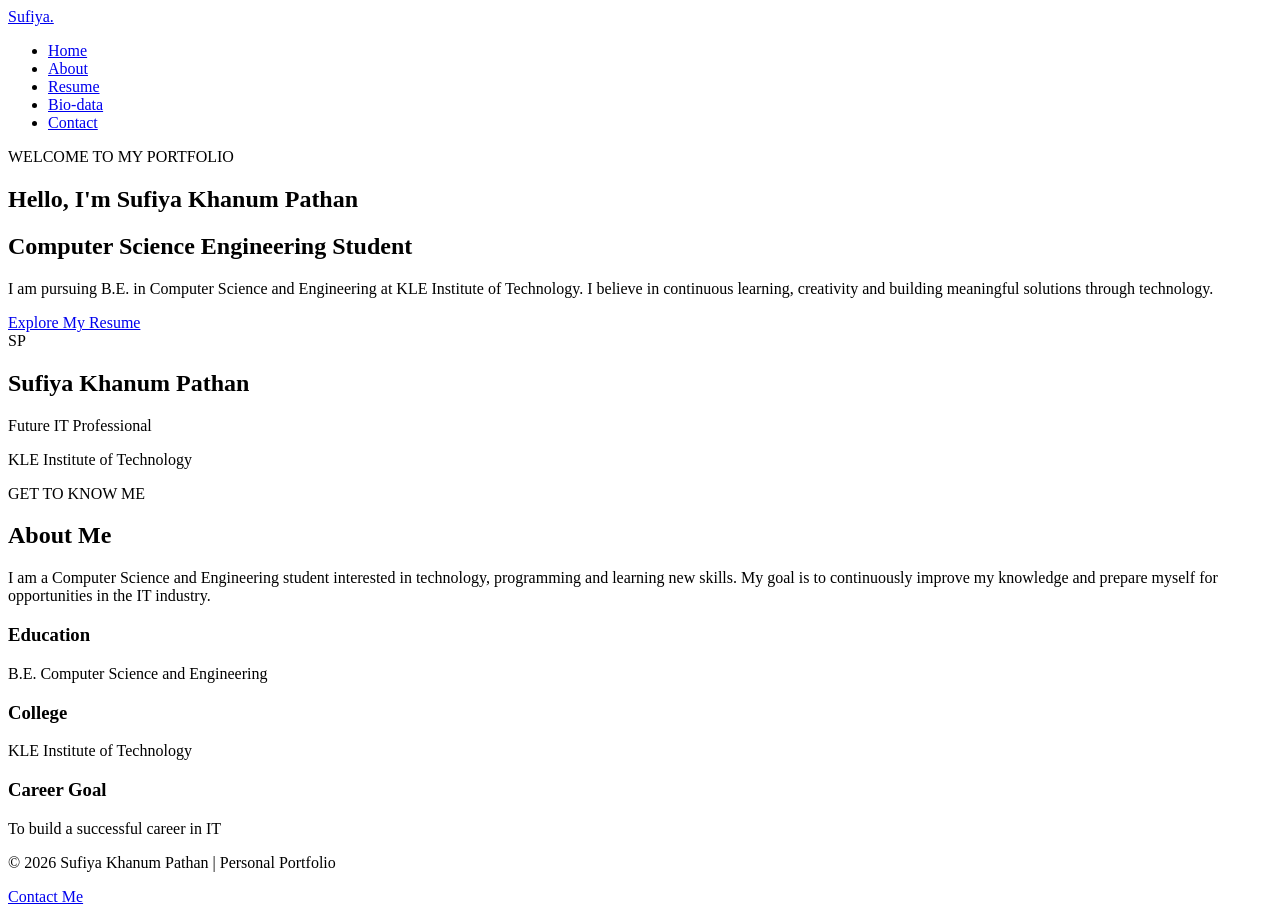
==== index.html @ 74bda4bf "Add files via upload" ====
<!DOCTYPE html>
<html lang="en">

<head>
    <meta charset="UTF-8">
    <meta name="viewport" content="width=device-width, initial-scale=1.0">

    <title>Sufiya Khanum Pathan | Portfolio</title>

    <link rel="stylesheet" href="css/style.css">
</head>

<body>

    <!-- Navigation Bar -->
    <header>
        <nav class="navbar">

            <a href="index.html" class="logo">Sufiya.</a>

            <ul class="nav-links">
                <li><a href="index.html">Home</a></li>
                <li><a href="#about">About</a></li>
                <li><a href="resume.html">Resume</a></li>
                <li><a href="biodata.html">Bio-data</a></li>
                <li><a href="contact.html">Contact</a></li>
            </ul>

        </nav>
    </header>

    <!-- Home Section -->
    <section class="hero">

        <div class="hero-content">

            <p class="welcome">WELCOME TO MY PORTFOLIO</p>

            <h1>Hello, I'm <span>Sufiya Khanum Pathan</span></h1>

            <h2>Computer Science Engineering Student</h2>

            <p class="intro">
                I am pursuing B.E. in Computer Science and Engineering
                at KLE Institute of Technology.
                I believe in continuous learning, creativity and
                building meaningful solutions through technology.
            </p>

            <a href="resume.html" class="btn">Explore My Resume</a>

        </div>

        <div class="hero-card">
            <div class="profile-circle">SP</div>
            <h2>Sufiya Khanum Pathan</h2>
            <p>Future IT Professional</p>
            <div class="small-line"></div>
            <p>KLE Institute of Technology</p>
        </div>

    </section>

    <!-- About Section -->
    <section class="about" id="about">

        <p class="section-label">GET TO KNOW ME</p>

        <h2>About Me</h2>

        <p>
            I am a Computer Science and Engineering student
            interested in technology, programming and learning
            new skills. My goal is to continuously improve my
            knowledge and prepare myself for opportunities
            in the IT industry.
        </p>

        <div class="about-details">

            <div>
                <h3>Education</h3>
                <p>B.E. Computer Science and Engineering</p>
            </div>

            <div>
                <h3>College</h3>
                <p>KLE Institute of Technology</p>
            </div>

            <div>
                <h3>Career Goal</h3>
                <p>To build a successful career in IT</p>
            </div>

        </div>

    </section>

    <!-- Footer -->
    <footer>
        <p>© 2026 Sufiya Khanum Pathan | Personal Portfolio</p> 
        <p>
            <a href="mailto:sufiyakhanump@gmail.com">
                Contact Me
            </a>
        </p>
    </footer>
    <script src="https://code.jquery.com/jquery-3.7.1.min.js"></script>
    <script>
$(document).ready(function() {
    $(".about-details > div").hide().fadeIn(1000);
});
</script>
    <script src="css/js/script.js"></script>

</body>
</html>
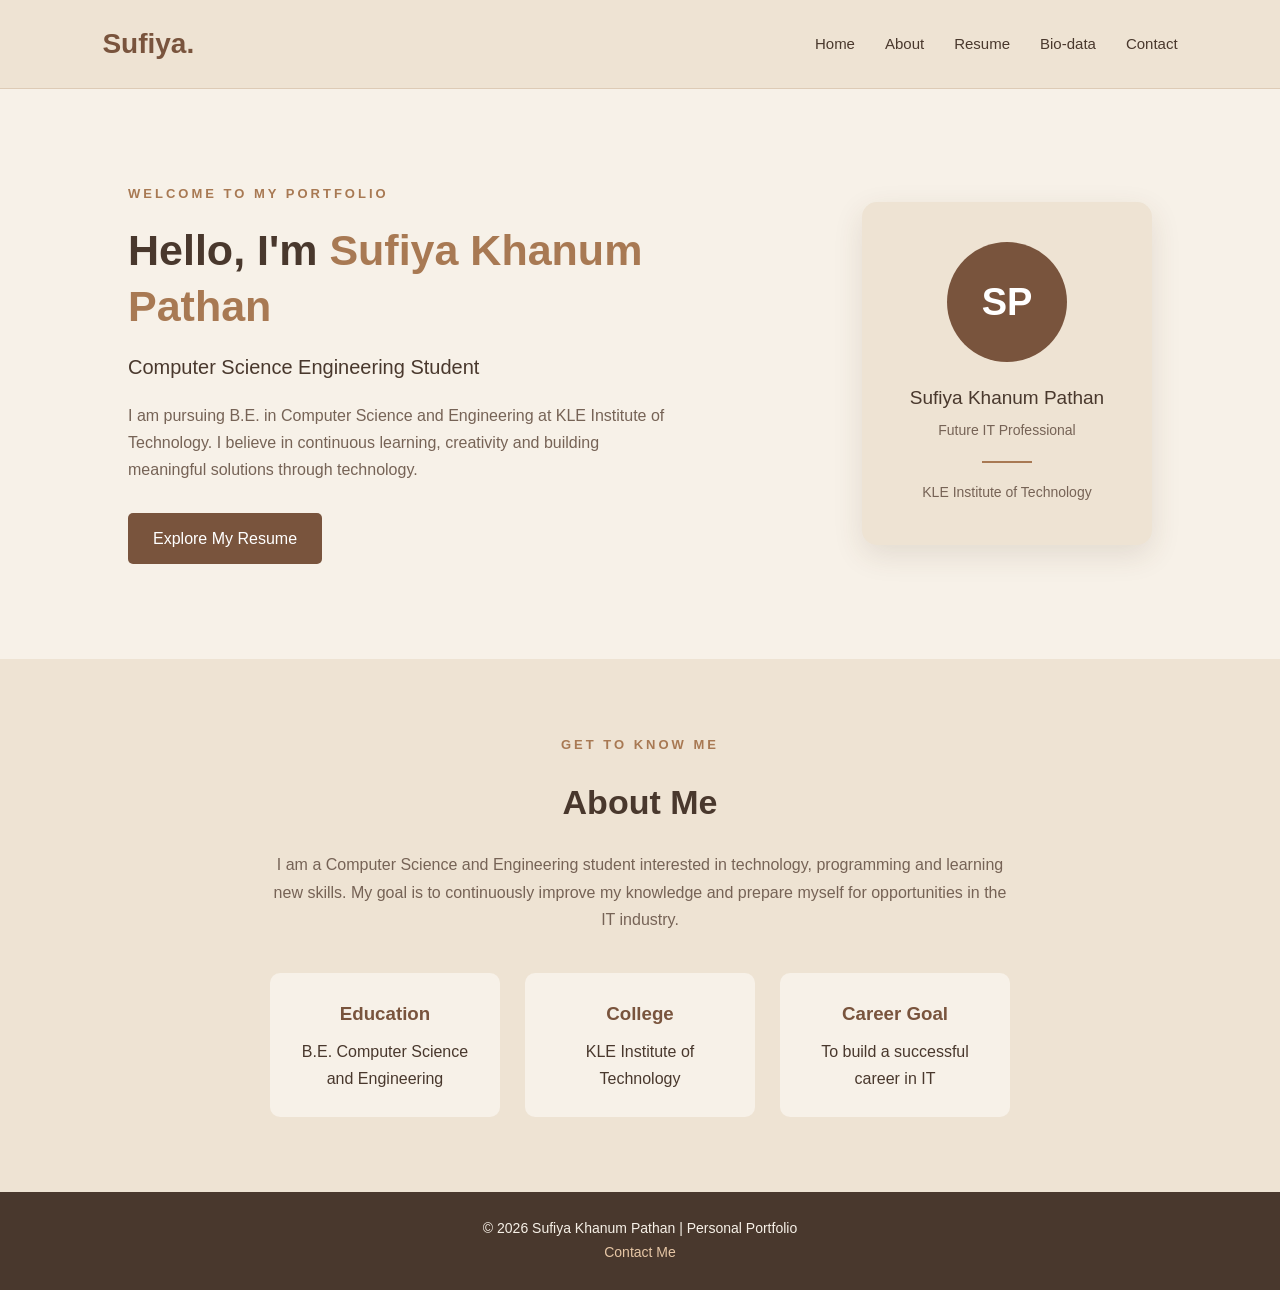
==== commit 0923fa77: "Update index.html" ====
--- a/index.html
+++ b/index.html
@@ -8,7 +8,7 @@
 
     <title>Sufiya Khanum Pathan | Portfolio</title>
 
-    <link rel="stylesheet" href="css/style.css">
+    <link rel="stylesheet" href="css/styles.css">
 </head>
 
 <body>
--- a/css/styles.css
+++ b/css/styles.css
@@ -0,0 +1,389 @@
+
+/* GENERAL SETTINGS */
+
+* {
+    margin: 0;
+    padding: 0;
+    box-sizing: border-box;
+}
+
+body {
+    font-family: 'Segoe UI', Arial, sans-serif;
+    background-color: #f7f1e8;
+    color: #49382d;
+    line-height: 1.7;
+}
+
+/* NAVIGATION BAR */
+
+header {
+    background-color: #eee3d3;
+    padding: 20px 8%;
+    border-bottom: 1px solid #ddcbb6;
+}
+
+.navbar {
+    display: flex;
+    justify-content: space-between;
+    align-items: center;
+}
+
+.logo {
+    font-size: 28px;
+    font-weight: bold;
+    color: #79543d;
+    text-decoration: none;
+}
+
+.nav-links {
+    display: flex;
+    list-style: none;
+    gap: 30px;
+}
+
+.nav-links a {
+    text-decoration: none;
+    color: #49382d;
+    font-size: 15px;
+    transition: 0.3s;
+}
+
+.nav-links a:hover {
+    color: #a87953;
+}
+
+/* HOME SECTION */
+
+.hero {
+    min-height: 570px;
+    padding: 80px 10%;
+    display: flex;
+    align-items: center;
+    justify-content: space-between;
+    gap: 50px;
+}
+
+.hero-content {
+    max-width: 650px;
+}
+
+.welcome,
+.section-label {
+    color: #a87953;
+    font-size: 13px;
+    font-weight: bold;
+    letter-spacing: 3px;
+    margin-bottom: 18px;
+}
+
+.hero h1 {
+    font-size: 43px;
+    line-height: 1.3;
+    margin-bottom: 15px;
+}
+
+.hero h1 span {
+    color: #a87953;
+}
+
+.hero h2 {
+    font-size: 20px;
+    font-weight: 500;
+    margin-bottom: 18px;
+}
+
+.intro {
+    color: #766356;
+    max-width: 550px;
+    margin-bottom: 30px;
+}
+
+/* BUTTON */
+
+.btn {
+    display: inline-block;
+    background-color: #79543d;
+    color: white;
+    padding: 12px 25px;
+    text-decoration: none;
+    border-radius: 5px;
+    transition: 0.3s;
+}
+
+.btn:hover {
+    background-color: #a87953;
+}
+
+/* PROFILE CARD */
+
+.hero-card {
+    background-color: #eee3d3;
+    padding: 40px 30px;
+    width: 290px;
+    text-align: center;
+    border-radius: 15px;
+    box-shadow: 0 10px 30px rgba(80, 55, 35, 0.12);
+}
+
+.profile-circle {
+    width: 120px;
+    height: 120px;
+    background-color: #79543d;
+    color: white;
+    border-radius: 50%;
+    display: flex;
+    align-items: center;
+    justify-content: center;
+    font-size: 38px;
+    font-weight: bold;
+    margin: 0 auto 20px;
+}
+
+.hero-card h2 {
+    font-size: 19px;
+    margin-bottom: 5px;
+}
+
+.hero-card p {
+    color: #766356;
+    font-size: 14px;
+}
+
+.small-line {
+    width: 50px;
+    height: 2px;
+    background-color: #a87953;
+    margin: 18px auto;
+}
+
+/* ABOUT SECTION */
+
+.about {
+    background-color: #eee3d3;
+    padding: 75px 10%;
+    text-align: center;
+}
+
+.about h2 {
+    font-size: 34px;
+    margin-bottom: 20px;
+}
+
+.about > p:not(.section-label) {
+    max-width: 750px;
+    margin: 0 auto;
+    color: #766356;
+}
+
+.about-details {
+    display: flex;
+    justify-content: center;
+    gap: 25px;
+    margin-top: 40px;
+    flex-wrap: wrap;
+}
+
+.about-details div {
+    background-color: #f7f1e8;
+    padding: 25px;
+    border-radius: 10px;
+    width: 230px;
+}
+
+.about-details h3 {
+    color: #79543d;
+    margin-bottom: 8px;
+}
+
+/* FOOTER */
+
+footer {
+    background-color: #49382d;
+    color: #f7f1e8;
+    padding: 25px;
+    text-align: center;
+    font-size: 14px;
+}
+
+footer a {
+    color: #e6c6a5;
+    text-decoration: none;
+}
+
+/* MOBILE RESPONSIVE DESIGN */
+
+@media (max-width: 768px) {
+
+    .navbar {
+        flex-direction: column;
+        gap: 15px;
+    }
+
+    .nav-links {
+        flex-wrap: wrap;
+        justify-content: center;
+        gap: 15px;
+    }
+
+    .hero {
+        flex-direction: column;
+        text-align: center;
+        padding: 55px 6%;
+    }
+
+    .hero h1 {
+        font-size: 32px;
+    }
+
+    .hero-card {
+        width: 100%;
+        max-width: 320px;
+    }
+
+    .about {
+        padding: 55px 6%;
+    }
+}
+
+/* RESUME PAGE */
+
+.resume-header {
+    text-align: center;
+    padding: 65px 20px;
+    background-color: #eee3d3;
+}
+
+.resume-header h1 {
+    font-size: 40px;
+    color: #79543d;
+}
+
+.resume-header > p:last-child {
+    color: #766356;
+}
+
+.resume-container {
+    max-width: 950px;
+    margin: 50px auto;
+    padding: 0 25px;
+}
+
+.resume-section {
+    background-color: #eee3d3;
+    padding: 30px;
+    margin-bottom: 25px;
+    border-radius: 12px;
+    box-shadow: 0 5px 15px rgba(80, 55, 35, 0.06);
+}
+
+.resume-section h2 {
+    color: #79543d;
+    border-bottom: 2px solid #c5a486;
+    padding-bottom: 10px;
+    margin-bottom: 20px;
+}
+
+.resume-section h3 {
+    color: #49382d;
+    margin-bottom: 8px;
+}
+
+.resume-section p {
+    color: #766356;
+    margin-bottom: 10px;
+}
+
+.resume-card {
+    background-color: #f7f1e8;
+    padding: 22px;
+    border-radius: 8px;
+    border-left: 4px solid #a87953;
+}
+
+.project-subtitle {
+    font-weight: bold;
+}
+
+.skills-list {
+    display: flex;
+    flex-wrap: wrap;
+    gap: 12px;
+}
+
+.skills-list span {
+    background-color: #79543d;
+    color: white;
+    padding: 9px 20px;
+    border-radius: 20px;
+    font-size: 14px;
+}
+
+.strength-list {
+    padding-left: 25px;
+    color: #766356;
+}
+
+.strength-list li {
+    margin-bottom: 10px;
+}
+
+.resume-section a {
+    color: #79543d;
+}
+
+@media (max-width: 768px) {
+    .resume-container {
+        margin: 25px auto;
+    }
+
+    .resume-header h1 {
+        font-size: 32px;
+    }
+}
+
+/* CONTACT PAGE */
+
+#contactForm {
+    display: flex;
+    flex-direction: column;
+    gap: 12px;
+}
+
+#contactForm label {
+    color: #79543d;
+    font-weight: 600;
+}
+
+#contactForm input,
+#contactForm textarea {
+    padding: 13px;
+    border: 1px solid #c5a486;
+    border-radius: 7px;
+    background: #f7f1e8;
+    font-family: inherit;
+    font-size: 15px;
+}
+
+#contactForm input:focus,
+#contactForm textarea:focus {
+    outline: 2px solid #a87953;
+}
+
+#contactForm button {
+    background: #79543d;
+    color: white;
+    border: none;
+    padding: 14px;
+    border-radius: 7px;
+    cursor: pointer;
+    font-size: 16px;
+}
+
+#contactForm button:hover {
+    background: #5c3e2c;
+}
+
+#formStatus {
+    color: #79543d;
+    font-weight: bold;
+}
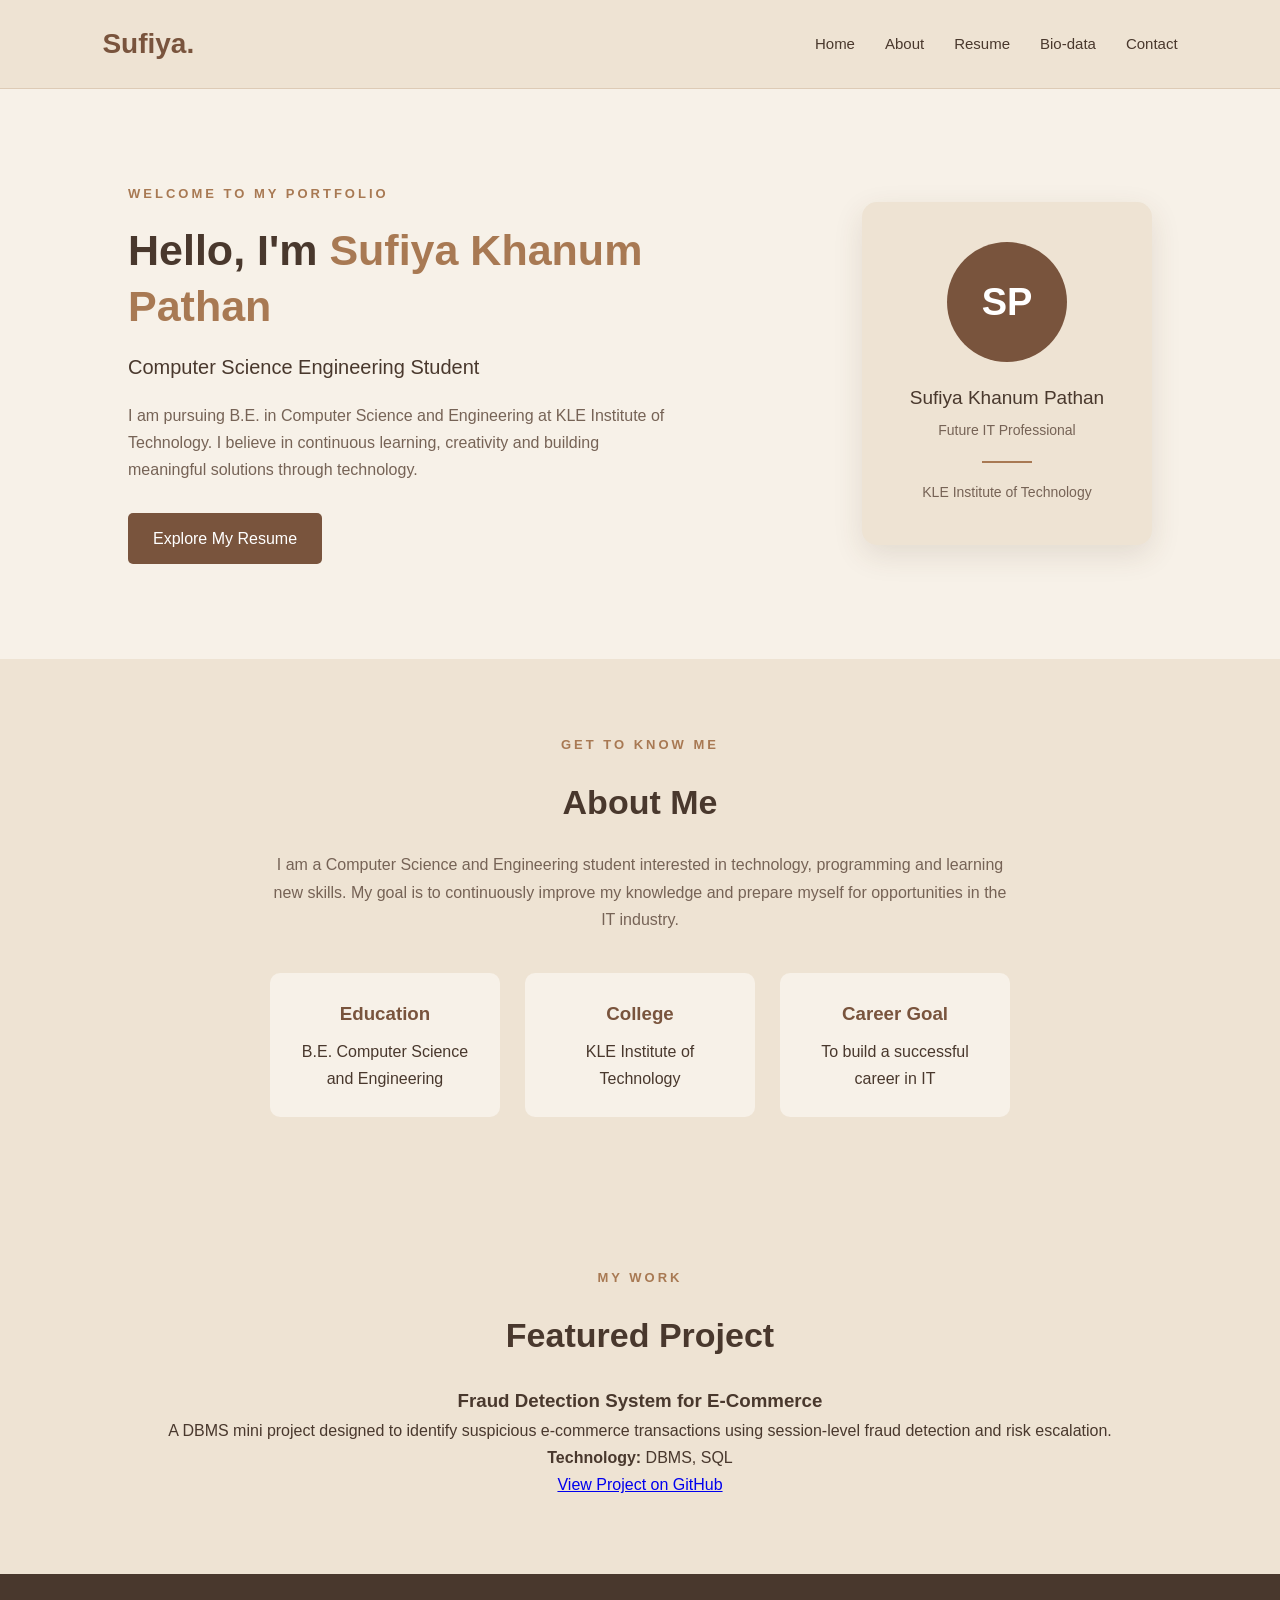
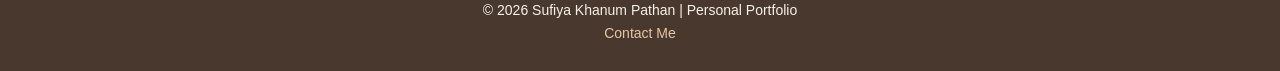
==== commit 28032bce: "Update index.html" ====
--- a/index.html
+++ b/index.html
@@ -97,7 +97,24 @@
         </div>
 
     </section>
+<!-- Projects Section -->
+<section class="about" id="projects">
+    <p class="section-label">MY WORK</p>
+    <h2>Featured Project</h2>
 
+    <div>
+        <h3>Fraud Detection System for E-Commerce</h3>
+        <p>
+            A DBMS mini project designed to identify suspicious
+            e-commerce transactions using session-level fraud
+            detection and risk escalation.
+        </p>
+        <p><strong>Technology:</strong> DBMS, SQL</p>
+        <a href="https://github.com/sirispatil/fraud-detection-system"
+           target="_blank">View Project on GitHub</a>
+    </div>
+</section>
+   
     <!-- Footer -->
     <footer>
         <p>© 2026 Sufiya Khanum Pathan | Personal Portfolio</p> 
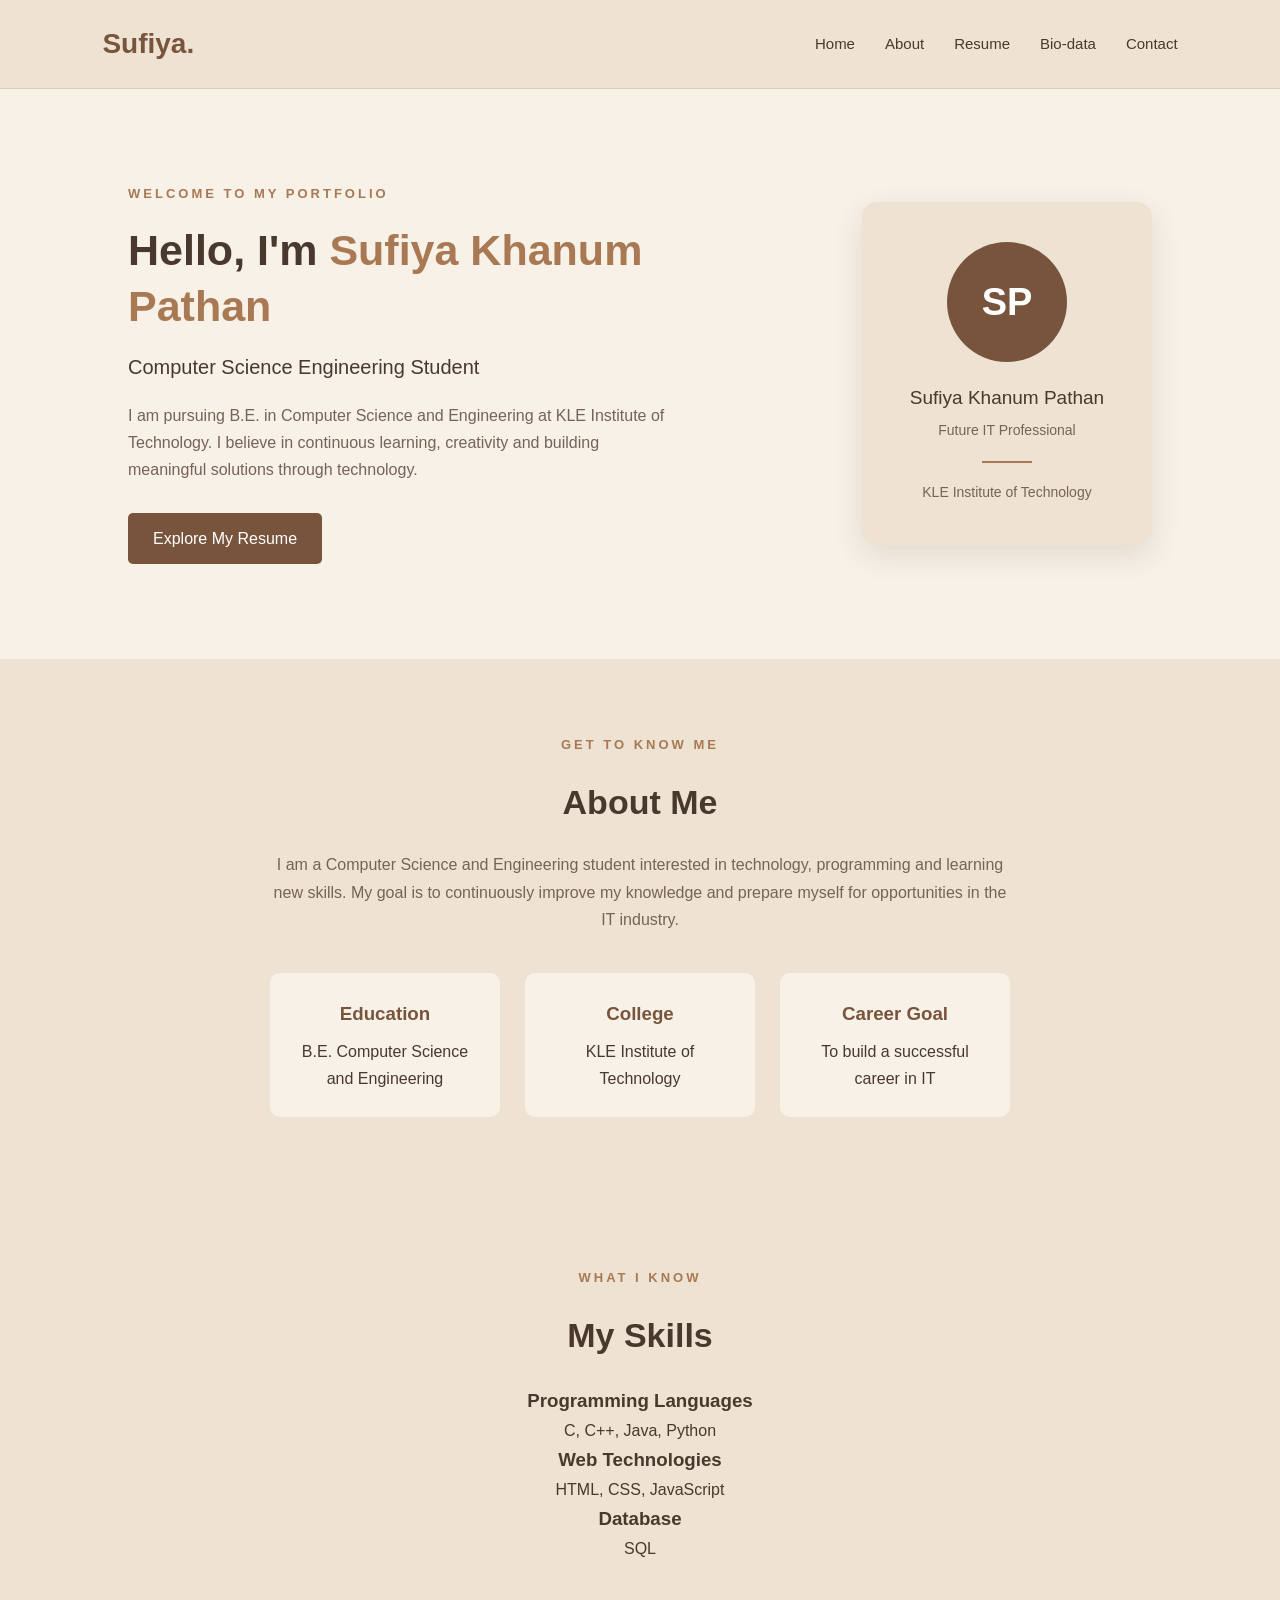
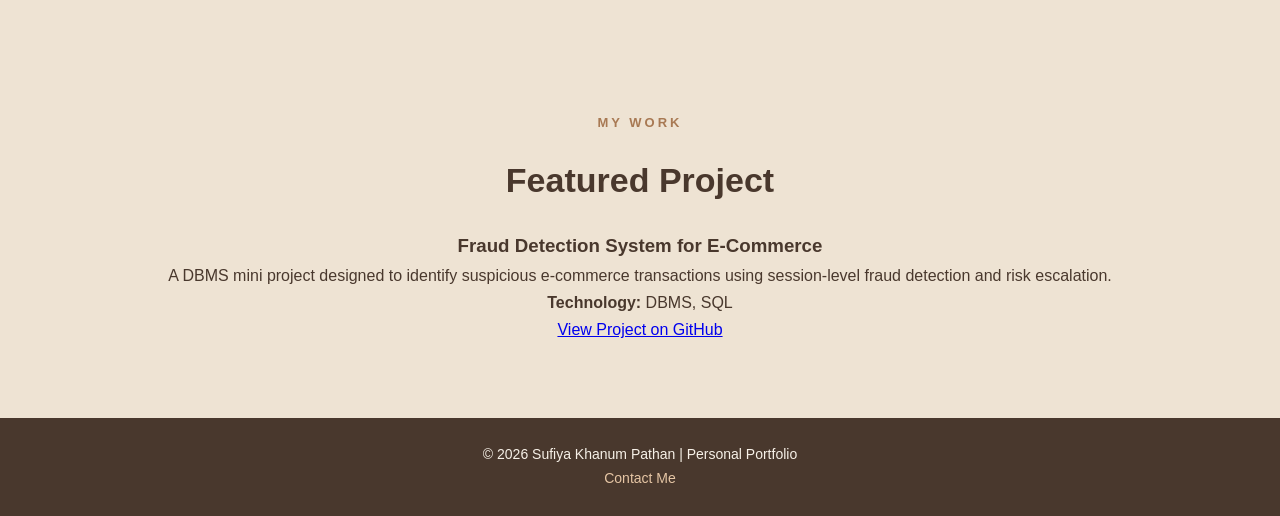
==== commit 807a39e1: "Update index.html" ====
--- a/index.html
+++ b/index.html
@@ -97,7 +97,24 @@
         </div>
 
     </section>
-<!-- Projects Section -->
+    <!-- Skills Section -->
+<section class="about" id="skills">
+    <p class="section-label">WHAT I KNOW</p>
+    <h2>My Skills</h2>
+
+    <div>
+        <h3>Programming Languages</h3>
+        <p>C, C++, Java, Python</p>
+
+        <h3>Web Technologies</h3>
+        <p>HTML, CSS, JavaScript</p>
+
+        <h3>Database</h3>
+        <p>SQL</p>
+    </div>
+</section>
+
+    <!-- Projects Section -->
 <section class="about" id="projects">
     <p class="section-label">MY WORK</p>
     <h2>Featured Project</h2>
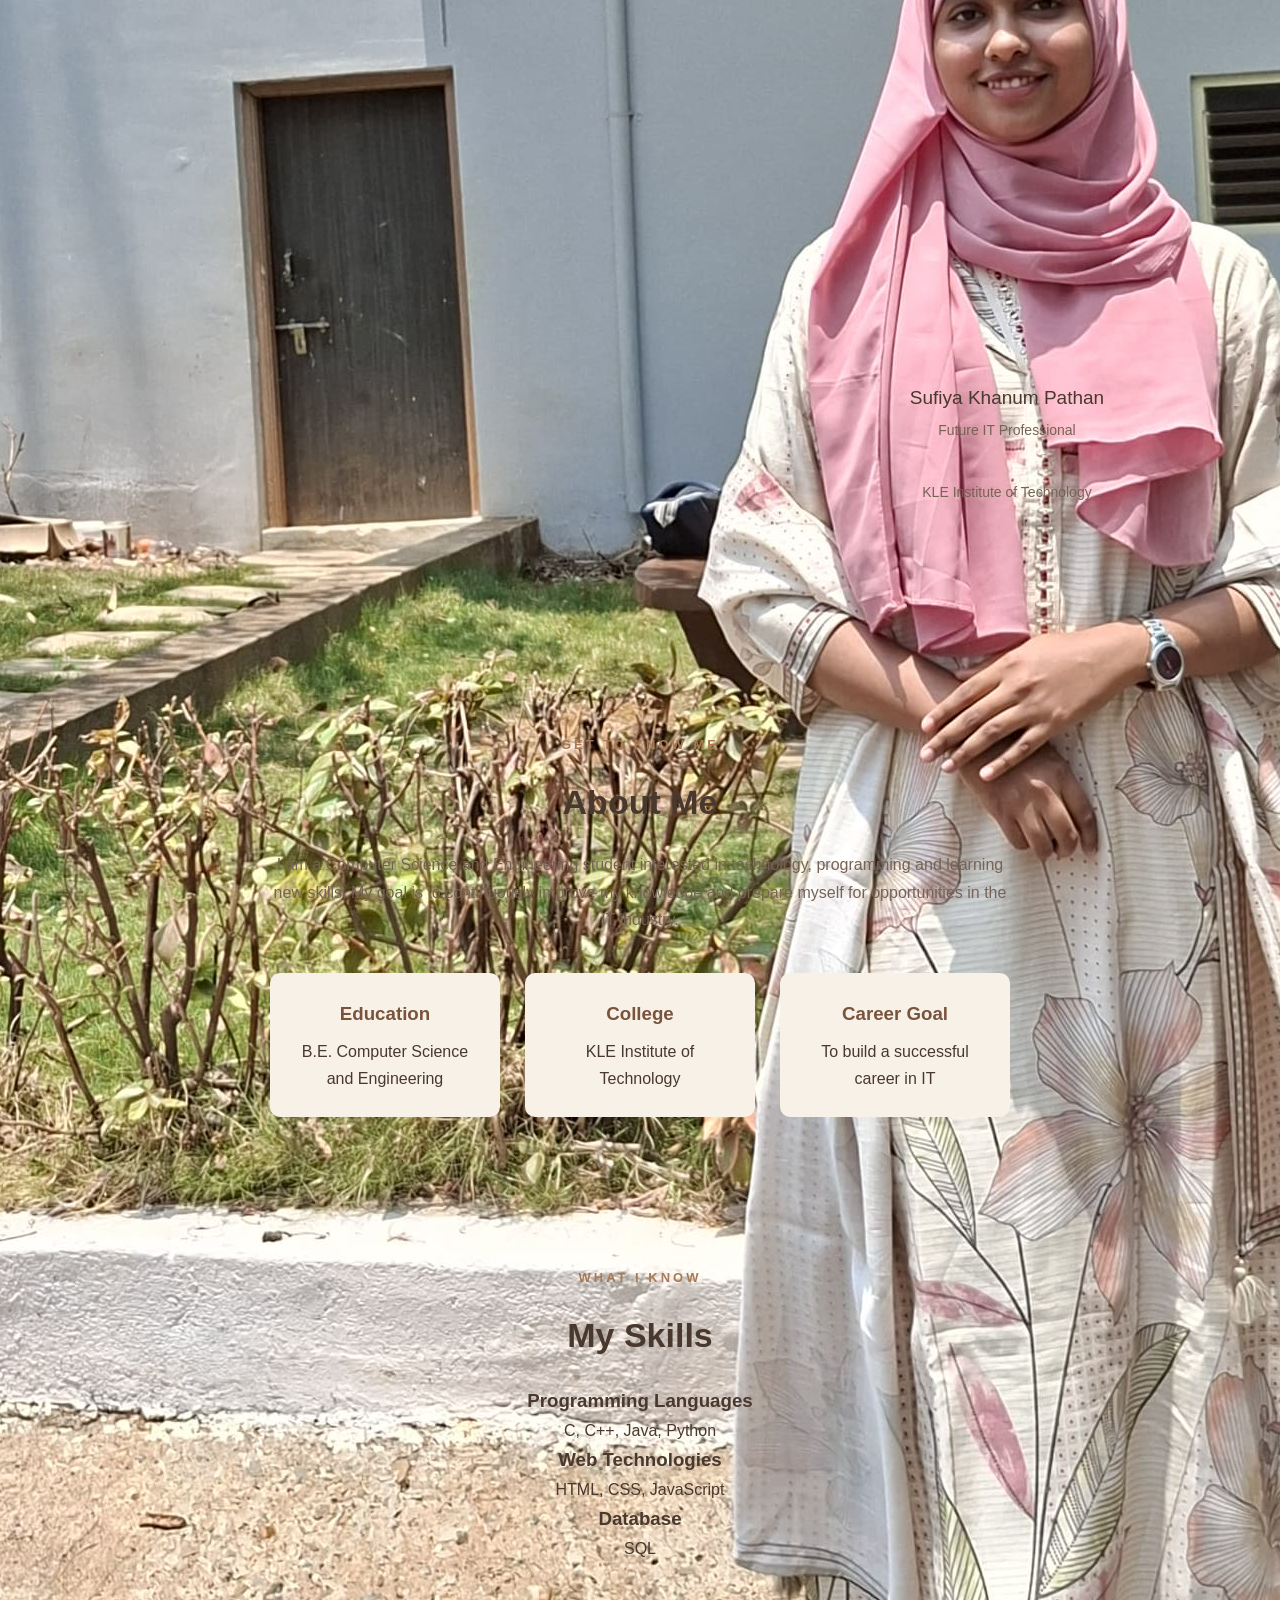
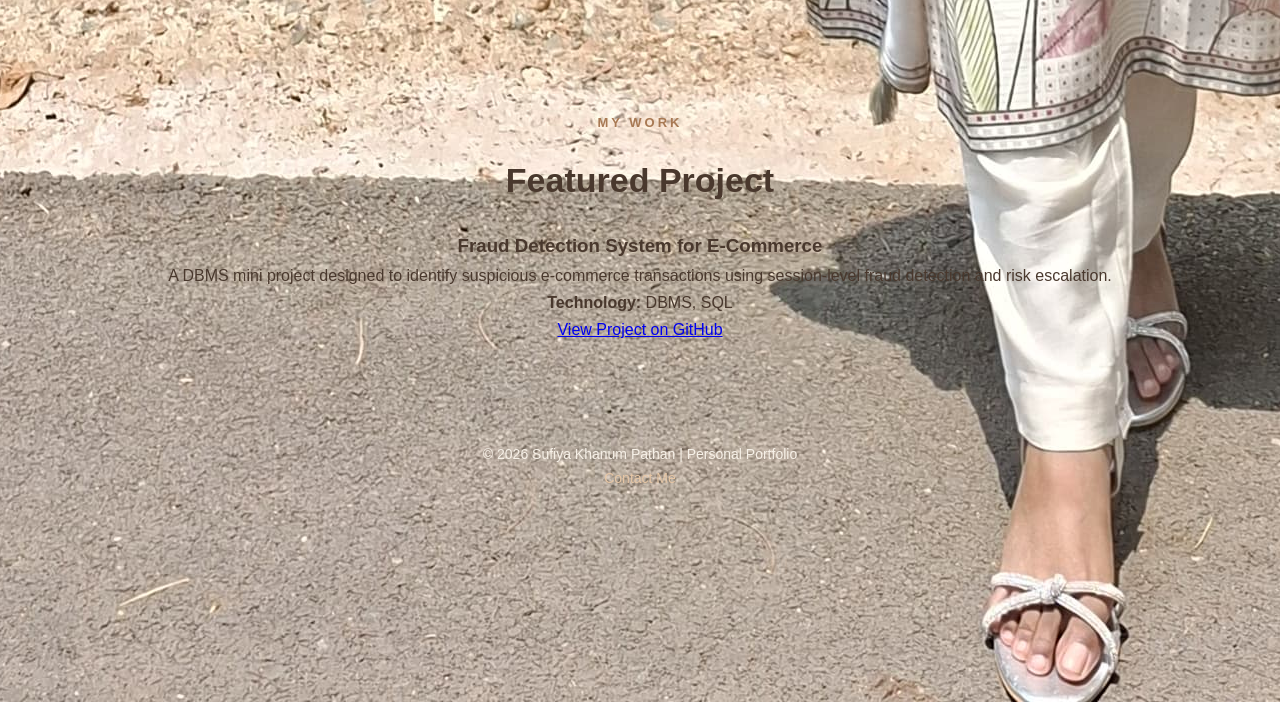
==== commit 38f9e3cf: "Update index.html" ====
--- a/index.html
+++ b/index.html
@@ -53,7 +53,9 @@
         </div>
 
         <div class="hero-card">
-            <div class="profile-circle">SP</div>
+    <div class="profile-circle">
+    <img src="pfp.jpg" alt="Sufiya's Photo">
+</div>
             <h2>Sufiya Khanum Pathan</h2>
             <p>Future IT Professional</p>
             <div class="small-line"></div>
